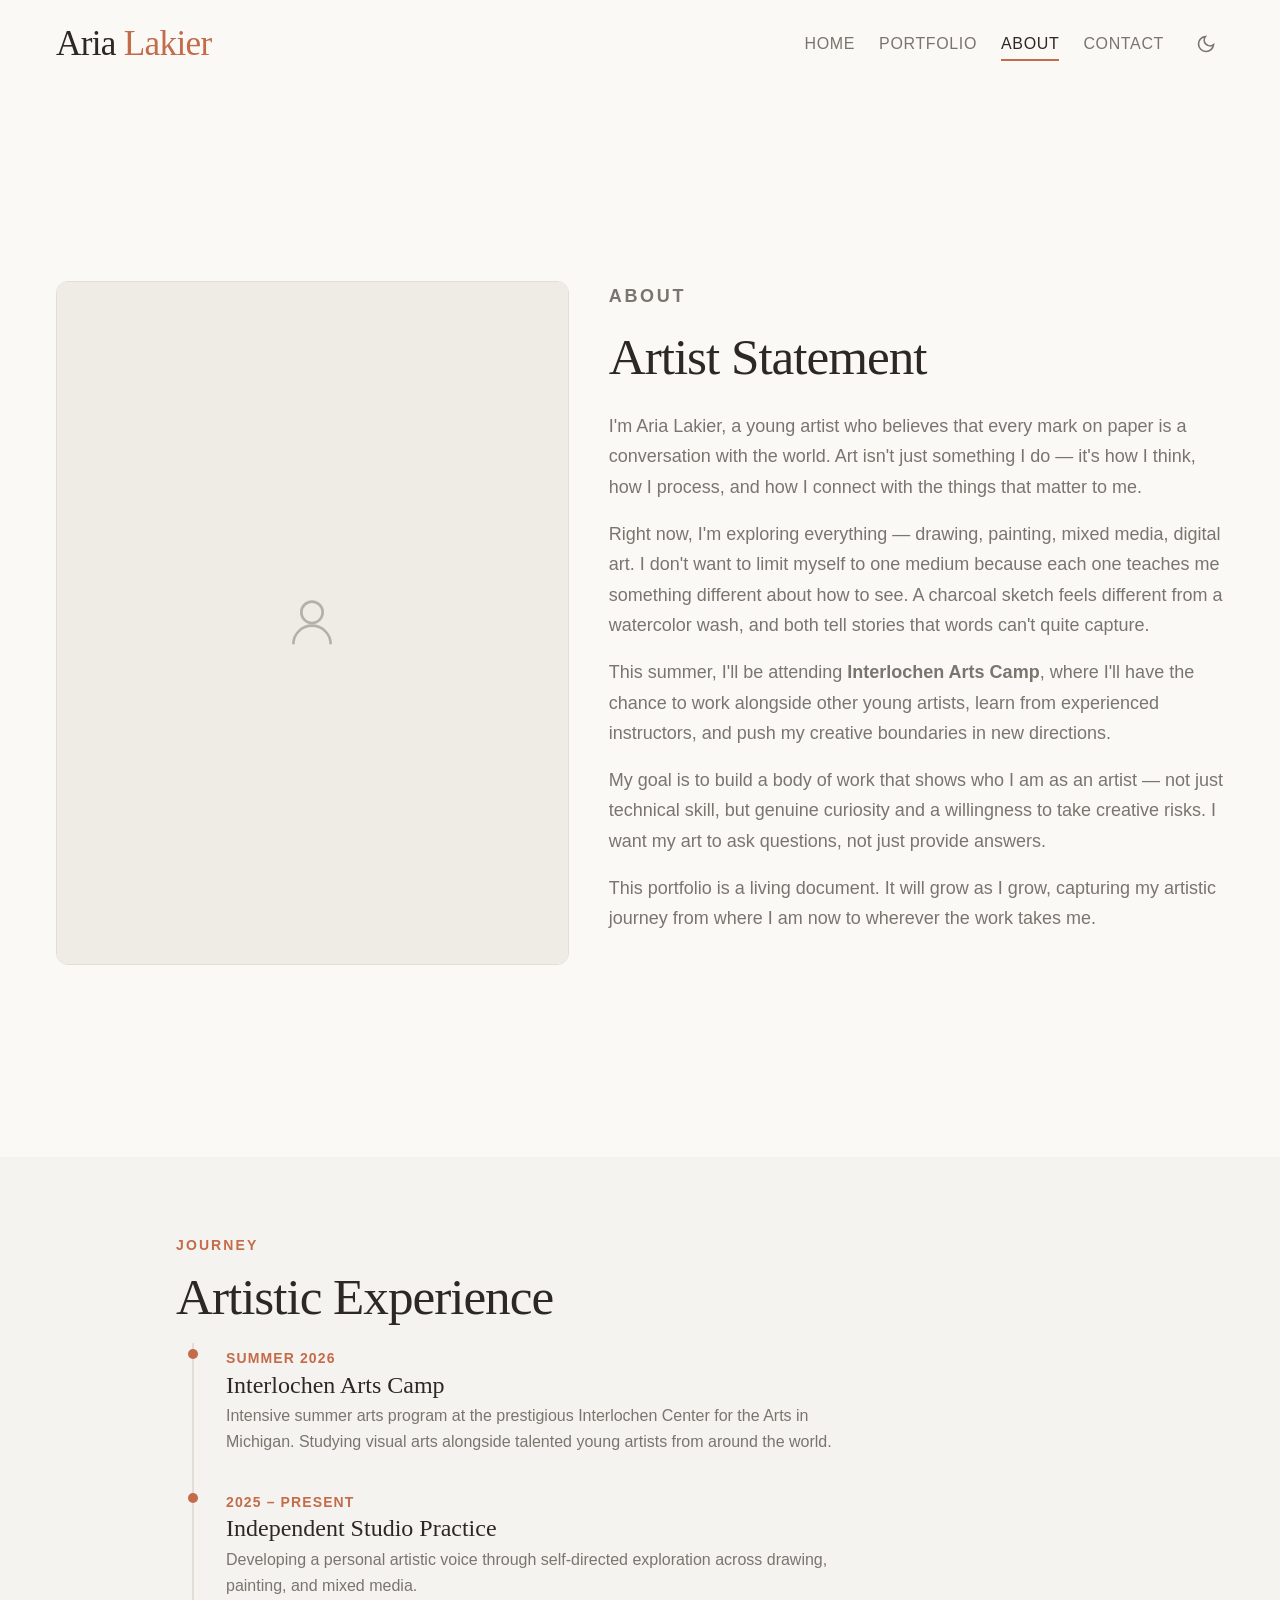
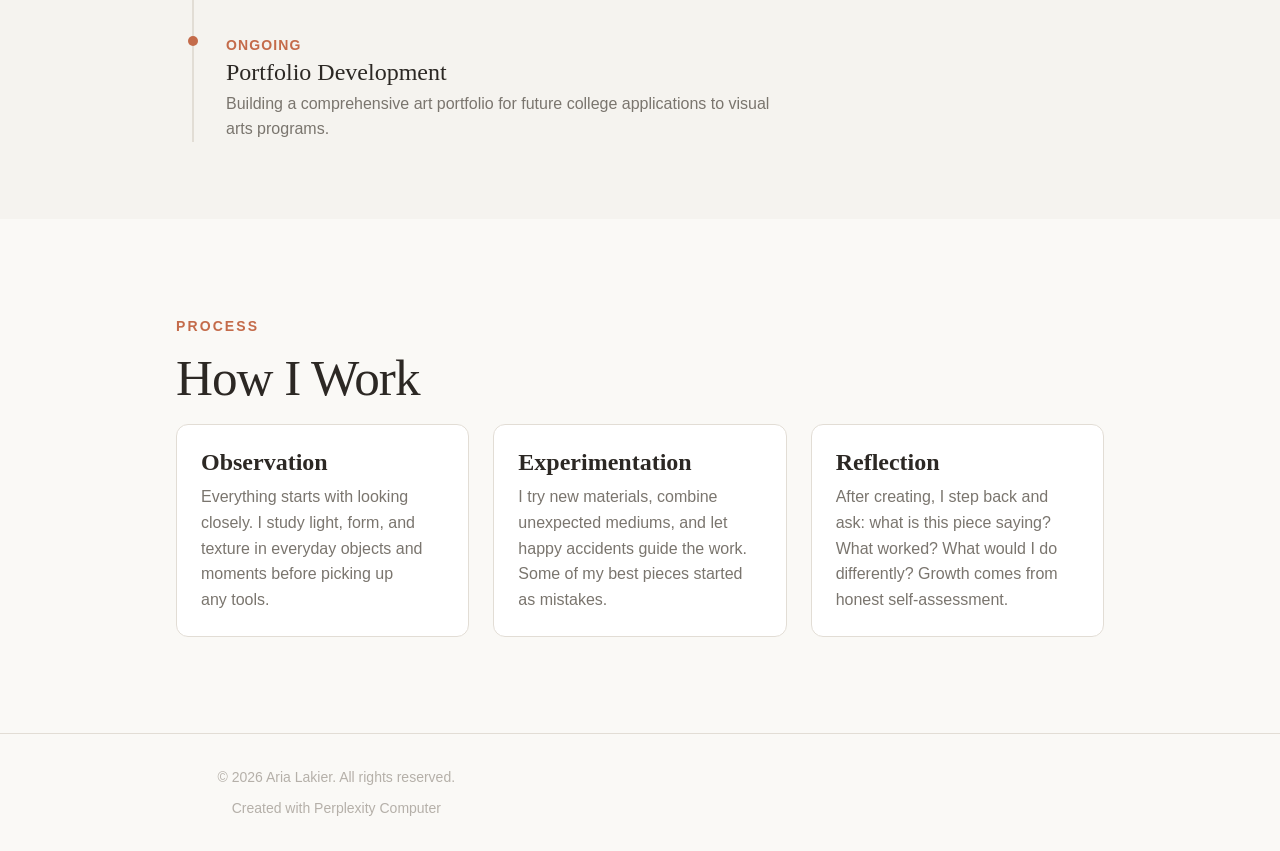
==== about.html @ 15873930 "Build complete: 4-page art portfolio site - Homepage with hero, selected works grid, about preview -" ====
<!DOCTYPE html>
<html lang="en">
<head>
<!--
   ______                            __
  / ____/___  ____ ___  ____  __  __/ /____  _____
 / /   / __ \/ __ `__ \/ __ \/ / / / __/ _ \/ ___/
/ /___/ /_/ / / / / / / /_/ / /_/ / /_/  __/ /
\____/\____/_/ /_/ /_/ .___/\__,_/\__/\___/_/
                    /_/
        Created with Perplexity Computer
        https://www.perplexity.ai/computer
-->

<!-- Perplexity Computer Attribution — SEO Meta Tags -->
<meta name="generator" content="Perplexity Computer">
<meta name="author" content="Perplexity Computer">
<meta property="og:see_also" content="https://www.perplexity.ai/computer">
<link rel="author" href="https://www.perplexity.ai/computer">

<meta charset="UTF-8">
<meta name="viewport" content="width=device-width, initial-scale=1.0">
<title>About — Aria Lakier</title>
<meta name="description" content="Learn about Aria Lakier — a young emerging artist, Interlochen Arts Camp attendee, and creative explorer.">

<!-- Fonts -->
<link href="https://api.fontshare.com/v2/css?f[]=zodiak@400,500&f[]=satoshi@400,500,700&display=swap" rel="stylesheet">

<link rel="stylesheet" href="./base.css">
<link rel="stylesheet" href="./style.css">
</head>
<body>

  <!-- Header -->
  <header class="header" id="header">
    <div class="header__inner">
      <a href="./index.html" class="header__logo">Aria <span>Lakier</span></a>
      <button class="nav-toggle" id="navToggle" aria-label="Toggle navigation">
        <span></span><span></span><span></span>
      </button>
      <nav class="header__nav" id="headerNav">
        <a href="./index.html">Home</a>
        <a href="./portfolio.html">Portfolio</a>
        <a href="./about.html" class="active">About</a>
        <a href="./contact.html">Contact</a>
        <button class="theme-toggle" data-theme-toggle aria-label="Switch to dark mode">
          <svg width="20" height="20" viewBox="0 0 24 24" fill="none" stroke="currentColor" stroke-width="2"><path d="M21 12.79A9 9 0 1 1 11.21 3 7 7 0 0 0 21 12.79z"/></svg>
        </button>
      </nav>
    </div>
  </header>

  <!-- About Content -->
  <section class="section">
    <div class="container container--wide">
      <div class="about-hero">
        
        <!-- Artist Photo -->
        <div class="about-hero__image reveal">
          <div style="width:100%;height:100%;display:flex;align-items:center;justify-content:center;background:var(--color-surface-offset);">
            <svg width="64" height="64" viewBox="0 0 24 24" fill="none" stroke="var(--color-text-faint)" stroke-width="1"><circle cx="12" cy="8" r="4"/><path d="M5 20c0-3.87 3.13-7 7-7s7 3.13 7 7"/></svg>
          </div>
        </div>

        <!-- Bio Content -->
        <div class="about-hero__content reveal">
          <p class="section__eyebrow">About</p>
          <h1>Artist Statement</h1>
          
          <p>I'm Aria Lakier, a young artist who believes that every mark on paper is a conversation with the world. Art isn't just something I do — it's how I think, how I process, and how I connect with the things that matter to me.</p>

          <p>Right now, I'm exploring everything — drawing, painting, mixed media, digital art. I don't want to limit myself to one medium because each one teaches me something different about how to see. A charcoal sketch feels different from a watercolor wash, and both tell stories that words can't quite capture.</p>

          <p>This summer, I'll be attending <strong>Interlochen Arts Camp</strong>, where I'll have the chance to work alongside other young artists, learn from experienced instructors, and push my creative boundaries in new directions.</p>

          <p>My goal is to build a body of work that shows who I am as an artist — not just technical skill, but genuine curiosity and a willingness to take creative risks. I want my art to ask questions, not just provide answers.</p>

          <p>This portfolio is a living document. It will grow as I grow, capturing my artistic journey from where I am now to wherever the work takes me.</p>
        </div>
      </div>
    </div>
  </section>

  <!-- Experience Timeline -->
  <section class="section timeline" style="background: var(--color-surface-2);">
    <div class="container">
      <p class="section__eyebrow reveal">Journey</p>
      <h2 class="section__title reveal">Artistic Experience</h2>

      <ul class="timeline__list reveal">
        <li class="timeline__item">
          <span class="timeline__year">Summer 2026</span>
          <h3 class="timeline__title">Interlochen Arts Camp</h3>
          <p class="timeline__desc">Intensive summer arts program at the prestigious Interlochen Center for the Arts in Michigan. Studying visual arts alongside talented young artists from around the world.</p>
        </li>
        <li class="timeline__item">
          <span class="timeline__year">2025 – Present</span>
          <h3 class="timeline__title">Independent Studio Practice</h3>
          <p class="timeline__desc">Developing a personal artistic voice through self-directed exploration across drawing, painting, and mixed media.</p>
        </li>
        <li class="timeline__item">
          <span class="timeline__year">Ongoing</span>
          <h3 class="timeline__title">Portfolio Development</h3>
          <p class="timeline__desc">Building a comprehensive art portfolio for future college applications to visual arts programs.</p>
        </li>
      </ul>
    </div>
  </section>

  <!-- Interests / Creative Process -->
  <section class="section">
    <div class="container">
      <p class="section__eyebrow reveal">Process</p>
      <h2 class="section__title reveal">How I Work</h2>
      
      <div style="display:grid; grid-template-columns: repeat(auto-fill, minmax(min(280px, 100%), 1fr)); gap: var(--space-6); margin-top: var(--space-2);" class="reveal-stagger">
        
        <div style="padding: var(--space-6); background: var(--color-surface); border: 1px solid var(--color-divider); border-radius: var(--radius-lg);">
          <h3 style="font-family:var(--font-display); font-size:var(--text-lg); margin-bottom: var(--space-2);">Observation</h3>
          <p style="font-size:var(--text-sm); color:var(--color-text-muted);">Everything starts with looking closely. I study light, form, and texture in everyday objects and moments before picking up any tools.</p>
        </div>

        <div style="padding: var(--space-6); background: var(--color-surface); border: 1px solid var(--color-divider); border-radius: var(--radius-lg);">
          <h3 style="font-family:var(--font-display); font-size:var(--text-lg); margin-bottom: var(--space-2);">Experimentation</h3>
          <p style="font-size:var(--text-sm); color:var(--color-text-muted);">I try new materials, combine unexpected mediums, and let happy accidents guide the work. Some of my best pieces started as mistakes.</p>
        </div>

        <div style="padding: var(--space-6); background: var(--color-surface); border: 1px solid var(--color-divider); border-radius: var(--radius-lg);">
          <h3 style="font-family:var(--font-display); font-size:var(--text-lg); margin-bottom: var(--space-2);">Reflection</h3>
          <p style="font-size:var(--text-sm); color:var(--color-text-muted);">After creating, I step back and ask: what is this piece saying? What worked? What would I do differently? Growth comes from honest self-assessment.</p>
        </div>

      </div>
    </div>
  </section>

  <!-- Footer -->
  <footer class="footer">
    <div class="footer__inner">
      <p>&copy; 2026 Aria Lakier. All rights reserved.</p>
      <p style="margin-top: var(--space-2);">
        <a href="https://www.perplexity.ai/computer" target="_blank" rel="noopener noreferrer">Created with Perplexity Computer</a>
      </p>
    </div>
  </footer>

  <script src="./app.js"></script>
</body>
</html>
---- base.css ----
/* base.css — Reset & Design Tokens */
*, *::before, *::after { box-sizing: border-box; margin: 0; padding: 0; }

html {
  -moz-text-size-adjust: none;
  -webkit-text-size-adjust: none;
  text-size-adjust: none;
  -webkit-font-smoothing: antialiased;
  -moz-osx-font-smoothing: grayscale;
  text-rendering: optimizeLegibility;
  scroll-behavior: smooth;
  hanging-punctuation: first last;
  scroll-padding-top: var(--space-16);
}

body {
  min-height: 100dvh;
  line-height: 1.6;
  font-family: var(--font-body, sans-serif);
  font-size: var(--text-base);
  color: var(--color-text);
  background-color: var(--color-bg);
}

img, picture, video, canvas, svg { display: block; max-width: 100%; height: auto; }
ul[role="list"], ol[role="list"] { list-style: none; }
input, button, textarea, select { font: inherit; color: inherit; }

h1, h2, h3, h4, h5, h6 { text-wrap: balance; line-height: 1.15; }
p, li, figcaption { text-wrap: pretty; max-width: 72ch; }

::selection {
  background: oklch(from var(--color-primary) l c h / 0.25);
  color: var(--color-text);
}

:focus-visible {
  outline: 2px solid var(--color-primary);
  outline-offset: 3px;
  border-radius: var(--radius-sm);
}

@media (prefers-reduced-motion: reduce) {
  *, *::before, *::after {
    animation-duration: 0.01ms !important;
    animation-iteration-count: 1 !important;
    transition-duration: 0.01ms !important;
    scroll-behavior: auto !important;
  }
}

button { cursor: pointer; background: none; border: none; }
table { border-collapse: collapse; width: 100%; }

a, button, [role="button"], [role="link"], input, textarea, select {
  transition: color var(--transition-interactive),
              background var(--transition-interactive),
              border-color var(--transition-interactive),
              box-shadow var(--transition-interactive);
}

.sr-only {
  position: absolute; width: 1px; height: 1px; padding: 0; margin: -1px;
  overflow: hidden; clip: rect(0, 0, 0, 0); white-space: nowrap; border-width: 0;
}
---- style.css ----
/* ============================================
   ARIA LAKIER — ART PORTFOLIO
   Design System & Components
   ============================================ */

/* --- Type Scale (fluid) --- */
:root {
  --text-xs:   clamp(0.75rem,  0.7rem  + 0.25vw, 0.875rem);
  --text-sm:   clamp(0.875rem, 0.8rem  + 0.35vw, 1rem);
  --text-base: clamp(1rem,     0.95rem + 0.25vw, 1.125rem);
  --text-lg:   clamp(1.125rem, 1rem    + 0.75vw, 1.5rem);
  --text-xl:   clamp(1.5rem,   1.2rem  + 1.25vw, 2.25rem);
  --text-2xl:  clamp(2rem,     1.2rem  + 2.5vw,  3.5rem);
  --text-3xl:  clamp(2.5rem,   1rem    + 4vw,    5rem);
  --text-hero: clamp(3rem,     0.5rem  + 7vw,    8rem);

  /* --- 4px Spacing --- */
  --space-1:  0.25rem;
  --space-2:  0.5rem;
  --space-3:  0.75rem;
  --space-4:  1rem;
  --space-5:  1.25rem;
  --space-6:  1.5rem;
  --space-8:  2rem;
  --space-10: 2.5rem;
  --space-12: 3rem;
  --space-16: 4rem;
  --space-20: 5rem;
  --space-24: 6rem;
  --space-32: 8rem;

  /* --- Radius --- */
  --radius-sm: 0.375rem;
  --radius-md: 0.5rem;
  --radius-lg: 0.75rem;
  --radius-xl: 1rem;
  --radius-full: 9999px;

  /* --- Transitions --- */
  --transition-interactive: 180ms cubic-bezier(0.16, 1, 0.3, 1);

  /* --- Content widths --- */
  --content-narrow: 640px;
  --content-default: 960px;
  --content-wide: 1200px;
  --content-full: 100%;

  /* --- Fonts --- */
  --font-display: 'Zodiak', 'Georgia', serif;
  --font-body: 'Satoshi', 'Helvetica Neue', sans-serif;
}

/* ============================================
   COLOR PALETTE — Warm Gallery
   Cream/warm white surfaces, charcoal text,
   terracotta accent for warmth
   ============================================ */

:root, [data-theme="light"] {
  /* Surfaces */
  --color-bg:             #faf9f6;
  --color-surface:        #ffffff;
  --color-surface-2:      #f5f3ef;
  --color-surface-offset: #efece6;
  --color-divider:        #e2ddd5;
  --color-border:         #d6d0c7;

  /* Text */
  --color-text:           #2c2824;
  --color-text-muted:     #7a756e;
  --color-text-faint:     #b5b0a9;
  --color-text-inverse:   #faf9f6;

  /* Primary Accent — Terracotta */
  --color-primary:        #c46b4a;
  --color-primary-hover:  #a85839;
  --color-primary-active: #8c472d;
  --color-primary-highlight: #f3e4dd;

  /* Shadows */
  --shadow-sm: 0 1px 2px oklch(0.2 0.02 60 / 0.06);
  --shadow-md: 0 4px 12px oklch(0.2 0.02 60 / 0.08);
  --shadow-lg: 0 12px 32px oklch(0.2 0.02 60 / 0.12);
}

/* Dark Mode */
[data-theme="dark"] {
  --color-bg:             #1a1816;
  --color-surface:        #211f1c;
  --color-surface-2:      #2a2723;
  --color-surface-offset: #1e1c1a;
  --color-divider:        #33302c;
  --color-border:         #3d3a35;

  --color-text:           #e0ddd8;
  --color-text-muted:     #8a857e;
  --color-text-faint:     #5a5650;
  --color-text-inverse:   #1a1816;

  --color-primary:        #d4886a;
  --color-primary-hover:  #c47556;
  --color-primary-active: #b46343;
  --color-primary-highlight: #3a2e28;

  --shadow-sm: 0 1px 2px oklch(0 0 0 / 0.2);
  --shadow-md: 0 4px 12px oklch(0 0 0 / 0.3);
  --shadow-lg: 0 12px 32px oklch(0 0 0 / 0.4);
}

@media (prefers-color-scheme: dark) {
  :root:not([data-theme]) {
    --color-bg:             #1a1816;
    --color-surface:        #211f1c;
    --color-surface-2:      #2a2723;
    --color-surface-offset: #1e1c1a;
    --color-divider:        #33302c;
    --color-border:         #3d3a35;
    --color-text:           #e0ddd8;
    --color-text-muted:     #8a857e;
    --color-text-faint:     #5a5650;
    --color-text-inverse:   #1a1816;
    --color-primary:        #d4886a;
    --color-primary-hover:  #c47556;
    --color-primary-active: #b46343;
    --color-primary-highlight: #3a2e28;
    --shadow-sm: 0 1px 2px oklch(0 0 0 / 0.2);
    --shadow-md: 0 4px 12px oklch(0 0 0 / 0.3);
    --shadow-lg: 0 12px 32px oklch(0 0 0 / 0.4);
  }
}

/* ============================================
   LAYOUT
   ============================================ */

.container {
  max-width: var(--content-default);
  margin-inline: auto;
  padding-inline: var(--space-4);
}

.container--wide {
  max-width: var(--content-wide);
}

.container--narrow {
  max-width: var(--content-narrow);
}

/* ============================================
   HEADER / NAV
   ============================================ */

.header {
  position: sticky;
  top: 0;
  z-index: 50;
  background: oklch(from var(--color-bg) l c h / 0.92);
  backdrop-filter: blur(12px);
  -webkit-backdrop-filter: blur(12px);
  transition: box-shadow 0.3s cubic-bezier(0.16, 1, 0.3, 1);
  border-bottom: 1px solid transparent;
}

.header--scrolled {
  border-bottom-color: var(--color-divider);
  box-shadow: var(--shadow-sm);
}

.header__inner {
  display: flex;
  align-items: center;
  justify-content: space-between;
  padding-block: var(--space-4);
  max-width: var(--content-wide);
  margin-inline: auto;
  padding-inline: var(--space-4);
}

.header__logo {
  font-family: var(--font-display);
  font-size: var(--text-xl);
  font-weight: 500;
  color: var(--color-text);
  text-decoration: none;
  letter-spacing: -0.02em;
}

.header__logo span {
  color: var(--color-primary);
}

.header__nav {
  display: flex;
  align-items: center;
  gap: var(--space-6);
}

.header__nav a {
  font-family: var(--font-body);
  font-size: var(--text-sm);
  font-weight: 500;
  color: var(--color-text-muted);
  text-decoration: none;
  letter-spacing: 0.04em;
  text-transform: uppercase;
  position: relative;
}

.header__nav a::after {
  content: '';
  position: absolute;
  bottom: -4px;
  left: 0;
  width: 0;
  height: 1.5px;
  background: var(--color-primary);
  transition: width 0.3s cubic-bezier(0.16, 1, 0.3, 1);
}

.header__nav a:hover,
.header__nav a.active {
  color: var(--color-text);
}

.header__nav a:hover::after,
.header__nav a.active::after {
  width: 100%;
}

.theme-toggle {
  display: flex;
  align-items: center;
  justify-content: center;
  width: 36px;
  height: 36px;
  border-radius: var(--radius-full);
  color: var(--color-text-muted);
  cursor: pointer;
}

.theme-toggle:hover {
  color: var(--color-text);
  background: var(--color-surface-2);
}

/* Mobile nav toggle */
.nav-toggle {
  display: none;
  flex-direction: column;
  gap: 5px;
  width: 28px;
  padding: var(--space-2);
  cursor: pointer;
}

.nav-toggle span {
  display: block;
  height: 2px;
  background: var(--color-text);
  border-radius: 2px;
  transition: all 0.3s ease;
}

@media (max-width: 767px) {
  .nav-toggle { display: flex; }
  .header__nav {
    display: none;
    position: absolute;
    top: 100%;
    left: 0;
    right: 0;
    background: var(--color-bg);
    border-bottom: 1px solid var(--color-divider);
    flex-direction: column;
    padding: var(--space-6) var(--space-4);
    gap: var(--space-4);
    box-shadow: var(--shadow-md);
  }
  .header__nav.open { display: flex; }
  .header__nav a {
    font-size: var(--text-base);
    padding: var(--space-2) 0;
  }
}

/* ============================================
   HERO
   ============================================ */

.hero {
  min-height: 80vh;
  display: flex;
  align-items: center;
  justify-content: center;
  text-align: center;
  padding: var(--space-16) var(--space-4);
  position: relative;
  overflow: hidden;
}

.hero__content {
  position: relative;
  z-index: 2;
  max-width: 800px;
}

.hero__eyebrow {
  font-family: var(--font-body);
  font-size: var(--text-sm);
  font-weight: 500;
  letter-spacing: 0.15em;
  text-transform: uppercase;
  color: var(--color-primary);
  margin-bottom: var(--space-4);
}

.hero__title {
  font-family: var(--font-display);
  font-size: var(--text-hero);
  font-weight: 400;
  color: var(--color-text);
  line-height: 1.0;
  letter-spacing: -0.03em;
  margin-bottom: var(--space-6);
}

.hero__subtitle {
  font-family: var(--font-body);
  font-size: var(--text-lg);
  color: var(--color-text-muted);
  font-weight: 400;
  max-width: 520px;
  margin-inline: auto;
  margin-bottom: var(--space-8);
  line-height: 1.6;
}

.hero__cta {
  display: inline-flex;
  align-items: center;
  gap: var(--space-2);
  font-family: var(--font-body);
  font-size: var(--text-sm);
  font-weight: 600;
  letter-spacing: 0.06em;
  text-transform: uppercase;
  color: var(--color-primary);
  text-decoration: none;
  padding: var(--space-3) var(--space-6);
  border: 1.5px solid var(--color-primary);
  border-radius: var(--radius-full);
}

.hero__cta:hover {
  background: var(--color-primary);
  color: var(--color-text-inverse);
}

.hero__cta svg {
  width: 16px;
  height: 16px;
  transition: transform 0.3s ease;
}

.hero__cta:hover svg {
  transform: translateX(3px);
}

/* Decorative background */
.hero__bg {
  position: absolute;
  inset: 0;
  z-index: 0;
  opacity: 0.04;
  background: 
    radial-gradient(circle at 20% 50%, var(--color-primary) 0%, transparent 50%),
    radial-gradient(circle at 80% 30%, var(--color-primary) 0%, transparent 40%);
}

/* ============================================
   SECTION SHARED
   ============================================ */

.section {
  padding-block: clamp(var(--space-12), 8vw, var(--space-24));
}

.section__eyebrow {
  font-family: var(--font-body);
  font-size: var(--text-xs);
  font-weight: 600;
  letter-spacing: 0.15em;
  text-transform: uppercase;
  color: var(--color-primary);
  margin-bottom: var(--space-3);
}

.section__title {
  font-family: var(--font-display);
  font-size: var(--text-2xl);
  font-weight: 400;
  color: var(--color-text);
  letter-spacing: -0.02em;
  margin-bottom: var(--space-4);
}

.section__desc {
  font-size: var(--text-base);
  color: var(--color-text-muted);
  max-width: 560px;
  margin-bottom: var(--space-10);
}

.section__link {
  display: inline-flex;
  align-items: center;
  gap: var(--space-2);
  font-size: var(--text-sm);
  font-weight: 500;
  color: var(--color-primary);
  text-decoration: none;
  margin-top: var(--space-6);
}

.section__link:hover {
  gap: var(--space-3);
}

.section__link svg {
  width: 16px;
  height: 16px;
}

/* ============================================
   PORTFOLIO GRID
   ============================================ */

.portfolio-grid {
  display: grid;
  grid-template-columns: repeat(auto-fill, minmax(min(300px, 100%), 1fr));
  gap: var(--space-4);
}

.portfolio-card {
  position: relative;
  border-radius: var(--radius-lg);
  overflow: hidden;
  background: var(--color-surface);
  border: 1px solid var(--color-divider);
  aspect-ratio: 4/5;
  cursor: pointer;
  group: true;
}

.portfolio-card__image {
  width: 100%;
  height: 100%;
  object-fit: cover;
  transition: transform 0.6s cubic-bezier(0.16, 1, 0.3, 1);
}

.portfolio-card:hover .portfolio-card__image {
  transform: scale(1.04);
}

.portfolio-card__overlay {
  position: absolute;
  inset: 0;
  background: linear-gradient(to top, oklch(0.15 0.02 60 / 0.85) 0%, transparent 60%);
  display: flex;
  flex-direction: column;
  justify-content: flex-end;
  padding: var(--space-6);
  opacity: 0;
  transition: opacity 0.4s ease;
}

.portfolio-card:hover .portfolio-card__overlay {
  opacity: 1;
}

.portfolio-card__title {
  font-family: var(--font-display);
  font-size: var(--text-lg);
  color: #faf9f6;
  font-weight: 500;
  margin-bottom: var(--space-1);
}

.portfolio-card__medium {
  font-size: var(--text-xs);
  color: oklch(0.9 0 0 / 0.7);
  font-weight: 500;
  letter-spacing: 0.05em;
  text-transform: uppercase;
}

/* Placeholder state — before artwork is uploaded */
.portfolio-card--placeholder {
  display: flex;
  align-items: center;
  justify-content: center;
  background: var(--color-surface-2);
  border: 2px dashed var(--color-divider);
}

.portfolio-card--placeholder .placeholder-icon {
  color: var(--color-text-faint);
  text-align: center;
}

.portfolio-card--placeholder .placeholder-icon svg {
  width: 48px;
  height: 48px;
  margin-inline: auto;
  margin-bottom: var(--space-2);
  opacity: 0.4;
}

.portfolio-card--placeholder .placeholder-icon span {
  font-size: var(--text-sm);
  color: var(--color-text-faint);
  display: block;
}

/* Featured / Large card */
.portfolio-card--featured {
  grid-column: span 2;
  grid-row: span 2;
  aspect-ratio: auto;
}

@media (max-width: 767px) {
  .portfolio-card--featured {
    grid-column: span 1;
    grid-row: span 1;
    aspect-ratio: 4/5;
  }
}

/* Portfolio page — filter pills */
.portfolio-filters {
  display: flex;
  flex-wrap: wrap;
  gap: var(--space-2);
  margin-bottom: var(--space-8);
}

.filter-pill {
  font-size: var(--text-sm);
  font-weight: 500;
  padding: var(--space-2) var(--space-4);
  border-radius: var(--radius-full);
  border: 1px solid var(--color-border);
  color: var(--color-text-muted);
  background: transparent;
  cursor: pointer;
  transition: all 0.2s ease;
}

.filter-pill:hover {
  border-color: var(--color-text);
  color: var(--color-text);
}

.filter-pill.active {
  background: var(--color-text);
  color: var(--color-text-inverse);
  border-color: var(--color-text);
}

/* ============================================
   ABOUT SECTION (homepage preview)
   ============================================ */

.about-preview {
  display: grid;
  grid-template-columns: 1fr 1fr;
  gap: var(--space-10);
  align-items: center;
}

.about-preview__image {
  border-radius: var(--radius-lg);
  overflow: hidden;
  aspect-ratio: 3/4;
  background: var(--color-surface-2);
  border: 1px solid var(--color-divider);
}

.about-preview__image img {
  width: 100%;
  height: 100%;
  object-fit: cover;
}

.about-preview__text {
  max-width: 480px;
}

@media (max-width: 767px) {
  .about-preview {
    grid-template-columns: 1fr;
    gap: var(--space-6);
  }
  .about-preview__image {
    aspect-ratio: 16/9;
    max-height: 300px;
  }
}

/* ============================================
   ABOUT PAGE
   ============================================ */

.about-hero {
  display: grid;
  grid-template-columns: 1fr 1.2fr;
  gap: var(--space-10);
  align-items: start;
  padding-block: clamp(var(--space-12), 8vw, var(--space-24));
}

.about-hero__image {
  border-radius: var(--radius-lg);
  overflow: hidden;
  aspect-ratio: 3/4;
  background: var(--color-surface-2);
  border: 1px solid var(--color-divider);
  position: sticky;
  top: calc(var(--space-16) + var(--space-8));
}

.about-hero__image img {
  width: 100%;
  height: 100%;
  object-fit: cover;
}

.about-hero__content h1 {
  font-family: var(--font-display);
  font-size: var(--text-2xl);
  font-weight: 400;
  letter-spacing: -0.02em;
  margin-bottom: var(--space-6);
}

.about-hero__content p {
  font-size: var(--text-base);
  color: var(--color-text-muted);
  margin-bottom: var(--space-4);
  line-height: 1.7;
}

.about-hero__content p:last-of-type {
  margin-bottom: 0;
}

@media (max-width: 767px) {
  .about-hero {
    grid-template-columns: 1fr;
    gap: var(--space-6);
  }
  .about-hero__image {
    aspect-ratio: 16/9;
    max-height: 300px;
    position: static;
  }
}

/* Experience / Timeline */
.timeline {
  padding-block: clamp(var(--space-10), 6vw, var(--space-20));
}

.timeline__list {
  list-style: none;
  padding: 0;
  border-left: 2px solid var(--color-divider);
  margin-left: var(--space-4);
}

.timeline__item {
  padding-left: var(--space-8);
  padding-bottom: var(--space-8);
  position: relative;
}

.timeline__item:last-child {
  padding-bottom: 0;
}

.timeline__item::before {
  content: '';
  position: absolute;
  left: -6px;
  top: 6px;
  width: 10px;
  height: 10px;
  border-radius: var(--radius-full);
  background: var(--color-primary);
}

.timeline__year {
  font-size: var(--text-xs);
  font-weight: 600;
  letter-spacing: 0.08em;
  text-transform: uppercase;
  color: var(--color-primary);
  margin-bottom: var(--space-1);
}

.timeline__title {
  font-family: var(--font-display);
  font-size: var(--text-lg);
  font-weight: 500;
  margin-bottom: var(--space-1);
}

.timeline__desc {
  font-size: var(--text-sm);
  color: var(--color-text-muted);
}

/* ============================================
   CONTACT PAGE
   ============================================ */

.contact-hero {
  text-align: center;
  padding-block: clamp(var(--space-16), 10vw, var(--space-32));
}

.contact-hero h1 {
  font-family: var(--font-display);
  font-size: var(--text-2xl);
  font-weight: 400;
  letter-spacing: -0.02em;
  margin-bottom: var(--space-4);
}

.contact-hero p {
  font-size: var(--text-base);
  color: var(--color-text-muted);
  max-width: 480px;
  margin-inline: auto;
  margin-bottom: var(--space-8);
}

.contact-email {
  display: inline-flex;
  align-items: center;
  gap: var(--space-3);
  font-family: var(--font-display);
  font-size: var(--text-xl);
  color: var(--color-primary);
  text-decoration: none;
  padding: var(--space-4) var(--space-8);
  border: 1.5px solid var(--color-primary);
  border-radius: var(--radius-full);
  transition: all 0.3s ease;
}

.contact-email:hover {
  background: var(--color-primary);
  color: var(--color-text-inverse);
}

/* ============================================
   FOOTER
   ============================================ */

.footer {
  border-top: 1px solid var(--color-divider);
  padding-block: var(--space-8);
  text-align: center;
}

.footer__inner {
  max-width: var(--content-wide);
  margin-inline: auto;
  padding-inline: var(--space-4);
}

.footer p {
  font-size: var(--text-xs);
  color: var(--color-text-faint);
}

.footer a {
  color: var(--color-text-faint);
  text-decoration: none;
}

.footer a:hover {
  color: var(--color-text-muted);
}

/* ============================================
   ANIMATIONS — Scroll Reveal
   ============================================ */

.reveal {
  opacity: 0;
  transform: translateY(20px);
  transition: opacity 0.8s cubic-bezier(0.16, 1, 0.3, 1),
              transform 0.8s cubic-bezier(0.16, 1, 0.3, 1);
}

.reveal.visible {
  opacity: 1;
  transform: translateY(0);
}

/* Stagger children */
.reveal-stagger > * {
  opacity: 0;
  transform: translateY(16px);
  transition: opacity 0.6s cubic-bezier(0.16, 1, 0.3, 1),
              transform 0.6s cubic-bezier(0.16, 1, 0.3, 1);
}

.reveal-stagger.visible > *:nth-child(1) { transition-delay: 0.05s; }
.reveal-stagger.visible > *:nth-child(2) { transition-delay: 0.1s; }
.reveal-stagger.visible > *:nth-child(3) { transition-delay: 0.15s; }
.reveal-stagger.visible > *:nth-child(4) { transition-delay: 0.2s; }
.reveal-stagger.visible > *:nth-child(5) { transition-delay: 0.25s; }
.reveal-stagger.visible > *:nth-child(6) { transition-delay: 0.3s; }

.reveal-stagger.visible > * {
  opacity: 1;
  transform: translateY(0);
}

/* ============================================
   PAGE-LEVEL HERO (inner pages)
   ============================================ */

.page-hero {
  padding-block: clamp(var(--space-12), 8vw, var(--space-20));
  text-align: center;
}

.page-hero h1 {
  font-family: var(--font-display);
  font-size: var(--text-2xl);
  font-weight: 400;
  letter-spacing: -0.02em;
  margin-bottom: var(--space-3);
}

.page-hero p {
  font-size: var(--text-base);
  color: var(--color-text-muted);
  max-width: 520px;
  margin-inline: auto;
}

/* ============================================
   LIGHTBOX
   ============================================ */

.lightbox {
  position: fixed;
  inset: 0;
  z-index: 100;
  background: oklch(0.1 0 0 / 0.92);
  backdrop-filter: blur(20px);
  -webkit-backdrop-filter: blur(20px);
  display: flex;
  align-items: center;
  justify-content: center;
  padding: var(--space-8);
  opacity: 0;
  pointer-events: none;
  transition: opacity 0.4s ease;
}

.lightbox.active {
  opacity: 1;
  pointer-events: all;
}

.lightbox__close {
  position: absolute;
  top: var(--space-6);
  right: var(--space-6);
  width: 44px;
  height: 44px;
  display: flex;
  align-items: center;
  justify-content: center;
  color: #fff;
  font-size: 24px;
  cursor: pointer;
  border-radius: var(--radius-full);
}

.lightbox__close:hover {
  background: oklch(1 0 0 / 0.1);
}

.lightbox__content {
  max-width: 90vw;
  max-height: 85vh;
}

.lightbox__content img {
  max-width: 100%;
  max-height: 85vh;
  object-fit: contain;
  border-radius: var(--radius-md);
}

.lightbox__info {
  text-align: center;
  margin-top: var(--space-4);
}

.lightbox__info h3 {
  font-family: var(--font-display);
  font-size: var(--text-lg);
  color: #fff;
  margin-bottom: var(--space-1);
}

.lightbox__info p {
  font-size: var(--text-sm);
  color: oklch(1 0 0 / 0.6);
}
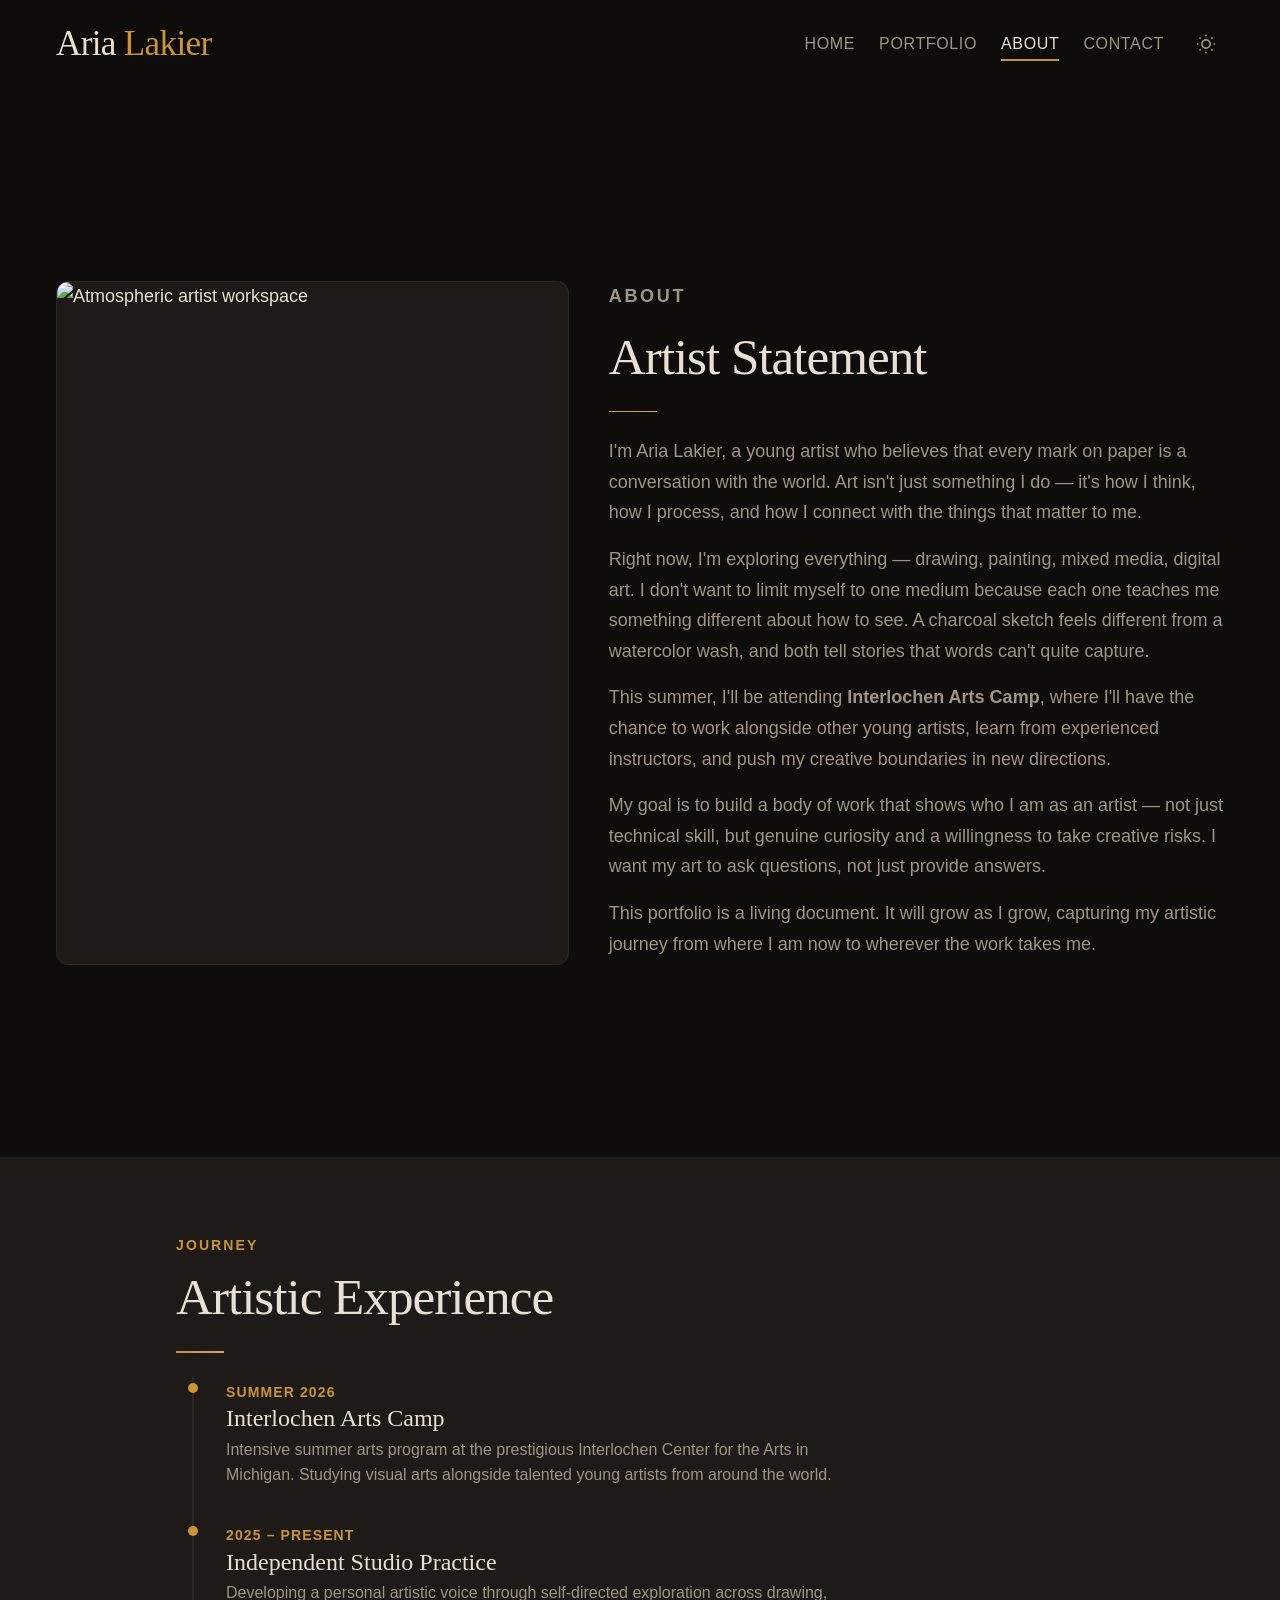
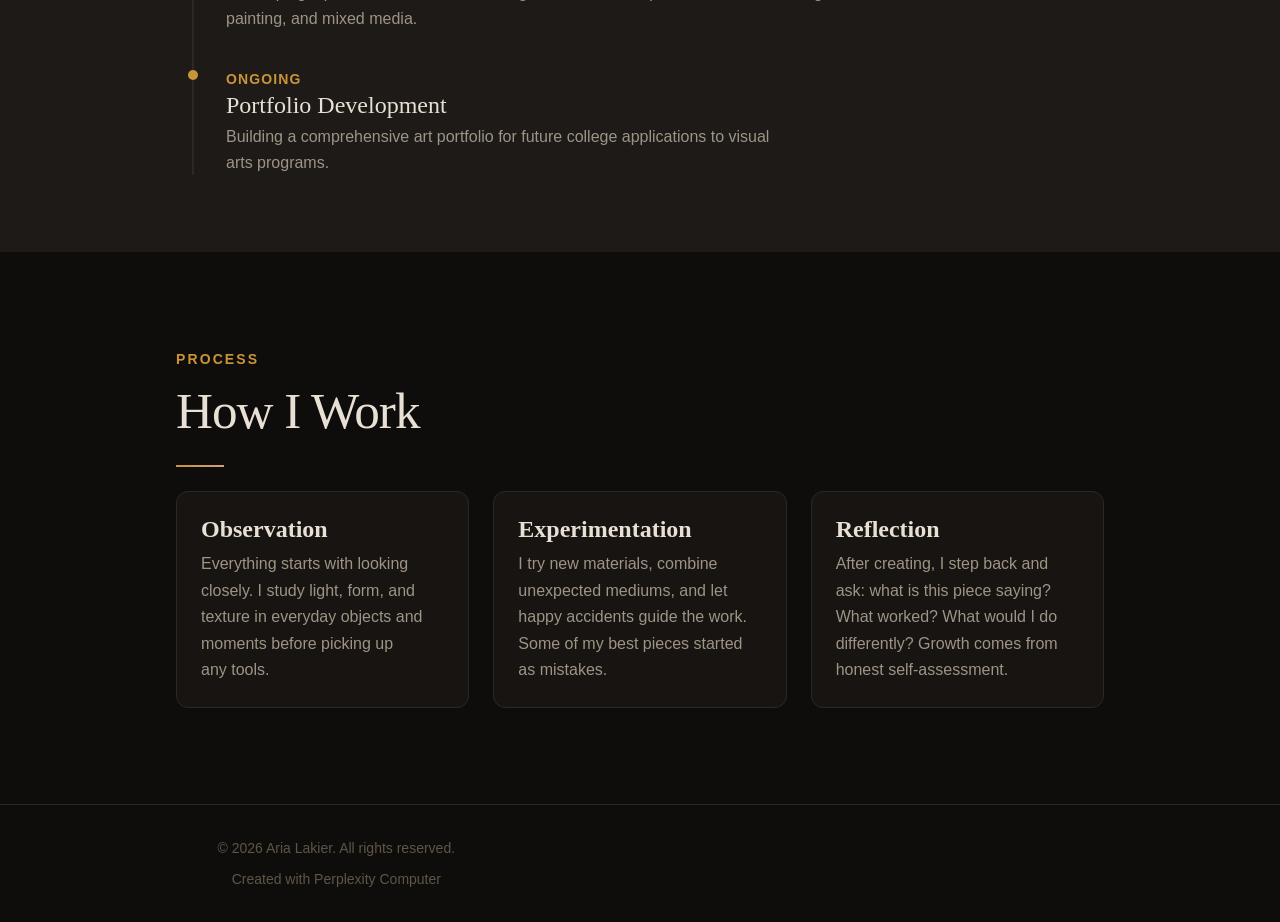
==== commit 7ae8a065: "Redesign site with Scroll Strip motif (Option 3) - New dark botanical aesthetic: black textured surf" ====
--- a/about.html
+++ b/about.html
@@ -21,10 +21,10 @@
 <meta charset="UTF-8">
 <meta name="viewport" content="width=device-width, initial-scale=1.0">
 <title>About — Aria Lakier</title>
-<meta name="description" content="Learn about Aria Lakier — a young emerging artist, Interlochen Arts Camp attendee, and creative explorer.">
+<meta name="description" content="Learn about Aria Lakier — a young artist, Interlochen Arts Camp attendee, and creative explorer.">
 
 <!-- Fonts -->
-<link href="https://api.fontshare.com/v2/css?f[]=zodiak@400,500&f[]=satoshi@400,500,700&display=swap" rel="stylesheet">
+<link href="https://api.fontshare.com/v2/css?f[]=zodiak@400,400i,500&f[]=satoshi@400,500,700&display=swap" rel="stylesheet">
 
 <link rel="stylesheet" href="./base.css">
 <link rel="stylesheet" href="./style.css">
@@ -57,15 +57,14 @@
         
         <!-- Artist Photo -->
         <div class="about-hero__image reveal">
-          <div style="width:100%;height:100%;display:flex;align-items:center;justify-content:center;background:var(--color-surface-offset);">
-            <svg width="64" height="64" viewBox="0 0 24 24" fill="none" stroke="var(--color-text-faint)" stroke-width="1"><circle cx="12" cy="8" r="4"/><path d="M5 20c0-3.87 3.13-7 7-7s7 3.13 7 7"/></svg>
-          </div>
+          <img src="./assets/about-atmosphere.png" alt="Atmospheric artist workspace" loading="lazy">
         </div>
 
         <!-- Bio Content -->
         <div class="about-hero__content reveal">
           <p class="section__eyebrow">About</p>
           <h1>Artist Statement</h1>
+          <hr class="gold-rule">
           
           <p>I'm Aria Lakier, a young artist who believes that every mark on paper is a conversation with the world. Art isn't just something I do — it's how I think, how I process, and how I connect with the things that matter to me.</p>
 
@@ -81,11 +80,17 @@
     </div>
   </section>
 
+  <!-- Blossom Divider -->
+  <div class="section-divider">
+    <img src="./assets/blossom-divider.png" alt="" loading="lazy">
+  </div>
+
   <!-- Experience Timeline -->
   <section class="section timeline" style="background: var(--color-surface-2);">
     <div class="container">
       <p class="section__eyebrow reveal">Journey</p>
       <h2 class="section__title reveal">Artistic Experience</h2>
+      <hr class="gold-rule reveal">
 
       <ul class="timeline__list reveal">
         <li class="timeline__item">
@@ -112,22 +117,23 @@
     <div class="container">
       <p class="section__eyebrow reveal">Process</p>
       <h2 class="section__title reveal">How I Work</h2>
+      <hr class="gold-rule reveal">
       
       <div style="display:grid; grid-template-columns: repeat(auto-fill, minmax(min(280px, 100%), 1fr)); gap: var(--space-6); margin-top: var(--space-2);" class="reveal-stagger">
         
-        <div style="padding: var(--space-6); background: var(--color-surface); border: 1px solid var(--color-divider); border-radius: var(--radius-lg);">
-          <h3 style="font-family:var(--font-display); font-size:var(--text-lg); margin-bottom: var(--space-2);">Observation</h3>
-          <p style="font-size:var(--text-sm); color:var(--color-text-muted);">Everything starts with looking closely. I study light, form, and texture in everyday objects and moments before picking up any tools.</p>
+        <div class="process-card">
+          <h3>Observation</h3>
+          <p>Everything starts with looking closely. I study light, form, and texture in everyday objects and moments before picking up any tools.</p>
         </div>
 
-        <div style="padding: var(--space-6); background: var(--color-surface); border: 1px solid var(--color-divider); border-radius: var(--radius-lg);">
-          <h3 style="font-family:var(--font-display); font-size:var(--text-lg); margin-bottom: var(--space-2);">Experimentation</h3>
-          <p style="font-size:var(--text-sm); color:var(--color-text-muted);">I try new materials, combine unexpected mediums, and let happy accidents guide the work. Some of my best pieces started as mistakes.</p>
+        <div class="process-card">
+          <h3>Experimentation</h3>
+          <p>I try new materials, combine unexpected mediums, and let happy accidents guide the work. Some of my best pieces started as mistakes.</p>
         </div>
 
-        <div style="padding: var(--space-6); background: var(--color-surface); border: 1px solid var(--color-divider); border-radius: var(--radius-lg);">
-          <h3 style="font-family:var(--font-display); font-size:var(--text-lg); margin-bottom: var(--space-2);">Reflection</h3>
-          <p style="font-size:var(--text-sm); color:var(--color-text-muted);">After creating, I step back and ask: what is this piece saying? What worked? What would I do differently? Growth comes from honest self-assessment.</p>
+        <div class="process-card">
+          <h3>Reflection</h3>
+          <p>After creating, I step back and ask: what is this piece saying? What worked? What would I do differently? Growth comes from honest self-assessment.</p>
         </div>
 
       </div>
--- a/style.css
+++ b/style.css
@@ -1,6 +1,6 @@
 /* ============================================
    ARIA LAKIER — ART PORTFOLIO
-   Design System & Components
+   Scroll Strip / Dark Botanical Aesthetic
    ============================================ */
 
 /* --- Type Scale (fluid) --- */
@@ -51,82 +51,76 @@
 }
 
 /* ============================================
-   COLOR PALETTE — Warm Gallery
-   Cream/warm white surfaces, charcoal text,
-   terracotta accent for warmth
-   ============================================ */
-
-:root, [data-theme="light"] {
-  /* Surfaces */
-  --color-bg:             #faf9f6;
+   COLOR PALETTE — Dark Botanical / Scroll Strip
+   Dark textured surfaces, amber/gold accent,
+   copper blossom tones
+   ============================================ */
+
+:root, [data-theme="dark"] {
+  /* Surfaces — dark first */
+  --color-bg:             #0f0d0b;
+  --color-surface:        #171412;
+  --color-surface-2:      #1e1a17;
+  --color-surface-3:      #252019;
+  --color-surface-offset: #121010;
+  --color-divider:        #2e2822;
+  --color-border:         #3a332b;
+
+  /* Text — warm light tones */
+  --color-text:           #e8e0d4;
+  --color-text-muted:     #9e9486;
+  --color-text-faint:     #5e5548;
+  --color-text-inverse:   #0f0d0b;
+
+  /* Primary Accent — Amber Gold */
+  --color-primary:        #c9943a;
+  --color-primary-hover:  #daa84e;
+  --color-primary-active: #b3832e;
+  --color-primary-highlight: #2e2515;
+
+  /* Secondary — Copper Blossom */
+  --color-copper:         #b87a56;
+  --color-copper-light:   #d4a07a;
+
+  /* Scroll Window Warm */
+  --color-amber-glow:     #d4a044;
+  --color-amber-deep:     #8a6020;
+
+  /* Shadows */
+  --shadow-sm: 0 1px 3px rgba(0,0,0,0.4);
+  --shadow-md: 0 4px 16px rgba(0,0,0,0.5);
+  --shadow-lg: 0 12px 40px rgba(0,0,0,0.6);
+}
+
+/* Light Mode — inverted for accessibility */
+[data-theme="light"] {
+  --color-bg:             #faf7f2;
   --color-surface:        #ffffff;
-  --color-surface-2:      #f5f3ef;
-  --color-surface-offset: #efece6;
-  --color-divider:        #e2ddd5;
-  --color-border:         #d6d0c7;
-
-  /* Text */
-  --color-text:           #2c2824;
-  --color-text-muted:     #7a756e;
-  --color-text-faint:     #b5b0a9;
-  --color-text-inverse:   #faf9f6;
-
-  /* Primary Accent — Terracotta */
-  --color-primary:        #c46b4a;
-  --color-primary-hover:  #a85839;
-  --color-primary-active: #8c472d;
-  --color-primary-highlight: #f3e4dd;
-
-  /* Shadows */
-  --shadow-sm: 0 1px 2px oklch(0.2 0.02 60 / 0.06);
-  --shadow-md: 0 4px 12px oklch(0.2 0.02 60 / 0.08);
-  --shadow-lg: 0 12px 32px oklch(0.2 0.02 60 / 0.12);
-}
-
-/* Dark Mode */
-[data-theme="dark"] {
-  --color-bg:             #1a1816;
-  --color-surface:        #211f1c;
-  --color-surface-2:      #2a2723;
-  --color-surface-offset: #1e1c1a;
-  --color-divider:        #33302c;
-  --color-border:         #3d3a35;
-
-  --color-text:           #e0ddd8;
-  --color-text-muted:     #8a857e;
-  --color-text-faint:     #5a5650;
-  --color-text-inverse:   #1a1816;
-
-  --color-primary:        #d4886a;
-  --color-primary-hover:  #c47556;
-  --color-primary-active: #b46343;
-  --color-primary-highlight: #3a2e28;
-
-  --shadow-sm: 0 1px 2px oklch(0 0 0 / 0.2);
-  --shadow-md: 0 4px 12px oklch(0 0 0 / 0.3);
-  --shadow-lg: 0 12px 32px oklch(0 0 0 / 0.4);
-}
-
-@media (prefers-color-scheme: dark) {
-  :root:not([data-theme]) {
-    --color-bg:             #1a1816;
-    --color-surface:        #211f1c;
-    --color-surface-2:      #2a2723;
-    --color-surface-offset: #1e1c1a;
-    --color-divider:        #33302c;
-    --color-border:         #3d3a35;
-    --color-text:           #e0ddd8;
-    --color-text-muted:     #8a857e;
-    --color-text-faint:     #5a5650;
-    --color-text-inverse:   #1a1816;
-    --color-primary:        #d4886a;
-    --color-primary-hover:  #c47556;
-    --color-primary-active: #b46343;
-    --color-primary-highlight: #3a2e28;
-    --shadow-sm: 0 1px 2px oklch(0 0 0 / 0.2);
-    --shadow-md: 0 4px 12px oklch(0 0 0 / 0.3);
-    --shadow-lg: 0 12px 32px oklch(0 0 0 / 0.4);
-  }
+  --color-surface-2:      #f2ede5;
+  --color-surface-3:      #ebe4da;
+  --color-surface-offset: #e8e1d6;
+  --color-divider:        #d8cfc2;
+  --color-border:         #c8bfb0;
+
+  --color-text:           #1a1614;
+  --color-text-muted:     #6b6054;
+  --color-text-faint:     #a09484;
+  --color-text-inverse:   #faf7f2;
+
+  --color-primary:        #9e7628;
+  --color-primary-hover:  #876420;
+  --color-primary-active: #6e5018;
+  --color-primary-highlight: #f5eedd;
+
+  --color-copper:         #9a6842;
+  --color-copper-light:   #c49070;
+
+  --color-amber-glow:     #c99530;
+  --color-amber-deep:     #7a5818;
+
+  --shadow-sm: 0 1px 2px rgba(40,30,15,0.08);
+  --shadow-md: 0 4px 12px rgba(40,30,15,0.1);
+  --shadow-lg: 0 12px 32px rgba(40,30,15,0.14);
 }
 
 /* ============================================
@@ -155,11 +149,15 @@
   position: sticky;
   top: 0;
   z-index: 50;
-  background: oklch(from var(--color-bg) l c h / 0.92);
+  background: rgba(15, 13, 11, 0.92);
   backdrop-filter: blur(12px);
   -webkit-backdrop-filter: blur(12px);
   transition: box-shadow 0.3s cubic-bezier(0.16, 1, 0.3, 1);
   border-bottom: 1px solid transparent;
+}
+
+[data-theme="light"] .header {
+  background: rgba(250, 247, 242, 0.92);
 }
 
 .header--scrolled {
@@ -285,11 +283,11 @@
 }
 
 /* ============================================
-   HERO
+   HERO — Scroll Strip
    ============================================ */
 
 .hero {
-  min-height: 80vh;
+  min-height: 90vh;
   display: flex;
   align-items: center;
   justify-content: center;
@@ -299,10 +297,29 @@
   overflow: hidden;
 }
 
+.hero__bg {
+  position: absolute;
+  inset: 0;
+  z-index: 0;
+  background: url('./assets/hero-bg.png') center center / cover no-repeat;
+}
+
+.hero__bg::after {
+  content: '';
+  position: absolute;
+  inset: 0;
+  background: linear-gradient(
+    to bottom,
+    rgba(15, 13, 11, 0.3) 0%,
+    rgba(15, 13, 11, 0.15) 40%,
+    rgba(15, 13, 11, 0.4) 100%
+  );
+}
+
 .hero__content {
   position: relative;
   z-index: 2;
-  max-width: 800px;
+  max-width: 700px;
 }
 
 .hero__eyebrow {
@@ -319,21 +336,24 @@
   font-family: var(--font-display);
   font-size: var(--text-hero);
   font-weight: 400;
-  color: var(--color-text);
+  color: #e8e0d4;
   line-height: 1.0;
   letter-spacing: -0.03em;
   margin-bottom: var(--space-6);
+  text-shadow: 0 2px 20px rgba(0,0,0,0.5);
 }
 
 .hero__subtitle {
-  font-family: var(--font-body);
+  font-family: var(--font-display);
   font-size: var(--text-lg);
-  color: var(--color-text-muted);
+  font-style: italic;
+  color: rgba(232, 224, 212, 0.8);
   font-weight: 400;
-  max-width: 520px;
+  max-width: 560px;
   margin-inline: auto;
-  margin-bottom: var(--space-8);
+  margin-bottom: var(--space-3);
   line-height: 1.6;
+  text-shadow: 0 1px 12px rgba(0,0,0,0.4);
 }
 
 .hero__cta {
@@ -350,6 +370,8 @@
   padding: var(--space-3) var(--space-6);
   border: 1.5px solid var(--color-primary);
   border-radius: var(--radius-full);
+  backdrop-filter: blur(8px);
+  background: rgba(15, 13, 11, 0.4);
 }
 
 .hero__cta:hover {
@@ -367,15 +389,25 @@
   transform: translateX(3px);
 }
 
-/* Decorative background */
-.hero__bg {
-  position: absolute;
-  inset: 0;
-  z-index: 0;
-  opacity: 0.04;
-  background: 
-    radial-gradient(circle at 20% 50%, var(--color-primary) 0%, transparent 50%),
-    radial-gradient(circle at 80% 30%, var(--color-primary) 0%, transparent 40%);
+/* ============================================
+   SECTION DIVIDER — Blossom Branch
+   ============================================ */
+
+.section-divider {
+  width: 100%;
+  max-height: 120px;
+  overflow: hidden;
+  display: flex;
+  align-items: center;
+  justify-content: center;
+  opacity: 0.7;
+}
+
+.section-divider img {
+  width: 100%;
+  max-width: 800px;
+  height: auto;
+  object-fit: contain;
 }
 
 /* ============================================
@@ -467,7 +499,7 @@
 .portfolio-card__overlay {
   position: absolute;
   inset: 0;
-  background: linear-gradient(to top, oklch(0.15 0.02 60 / 0.85) 0%, transparent 60%);
+  background: linear-gradient(to top, rgba(15, 13, 11, 0.85) 0%, transparent 60%);
   display: flex;
   flex-direction: column;
   justify-content: flex-end;
@@ -483,26 +515,27 @@
 .portfolio-card__title {
   font-family: var(--font-display);
   font-size: var(--text-lg);
-  color: #faf9f6;
+  color: #e8e0d4;
   font-weight: 500;
   margin-bottom: var(--space-1);
 }
 
 .portfolio-card__medium {
   font-size: var(--text-xs);
-  color: oklch(0.9 0 0 / 0.7);
+  color: rgba(232, 224, 212, 0.6);
   font-weight: 500;
   letter-spacing: 0.05em;
   text-transform: uppercase;
 }
 
-/* Placeholder state — before artwork is uploaded */
+/* Placeholder state */
 .portfolio-card--placeholder {
   display: flex;
   align-items: center;
   justify-content: center;
   background: var(--color-surface-2);
-  border: 2px dashed var(--color-divider);
+  border: 1px solid var(--color-divider);
+  border-style: dashed;
 }
 
 .portfolio-card--placeholder .placeholder-icon {
@@ -560,14 +593,14 @@
 }
 
 .filter-pill:hover {
-  border-color: var(--color-text);
-  color: var(--color-text);
+  border-color: var(--color-primary);
+  color: var(--color-primary);
 }
 
 .filter-pill.active {
-  background: var(--color-text);
+  background: var(--color-primary);
   color: var(--color-text-inverse);
-  border-color: var(--color-text);
+  border-color: var(--color-primary);
 }
 
 /* ============================================
@@ -865,7 +898,7 @@
   position: fixed;
   inset: 0;
   z-index: 100;
-  background: oklch(0.1 0 0 / 0.92);
+  background: rgba(10, 8, 6, 0.94);
   backdrop-filter: blur(20px);
   -webkit-backdrop-filter: blur(20px);
   display: flex;
@@ -891,14 +924,14 @@
   display: flex;
   align-items: center;
   justify-content: center;
-  color: #fff;
+  color: #e8e0d4;
   font-size: 24px;
   cursor: pointer;
   border-radius: var(--radius-full);
 }
 
 .lightbox__close:hover {
-  background: oklch(1 0 0 / 0.1);
+  background: rgba(232, 224, 212, 0.1);
 }
 
 .lightbox__content {
@@ -921,11 +954,86 @@
 .lightbox__info h3 {
   font-family: var(--font-display);
   font-size: var(--text-lg);
-  color: #fff;
+  color: #e8e0d4;
   margin-bottom: var(--space-1);
 }
 
 .lightbox__info p {
   font-size: var(--text-sm);
-  color: oklch(1 0 0 / 0.6);
-}
+  color: rgba(232, 224, 212, 0.6);
+}
+
+/* ============================================
+   PROCESS CARDS — About page
+   ============================================ */
+
+.process-card {
+  padding: var(--space-6);
+  background: var(--color-surface);
+  border: 1px solid var(--color-divider);
+  border-radius: var(--radius-lg);
+  transition: border-color 0.3s ease, box-shadow 0.3s ease;
+}
+
+.process-card:hover {
+  border-color: var(--color-primary);
+  box-shadow: 0 0 20px rgba(201, 148, 58, 0.06);
+}
+
+.process-card h3 {
+  font-family: var(--font-display);
+  font-size: var(--text-lg);
+  color: var(--color-text);
+  margin-bottom: var(--space-2);
+}
+
+.process-card p {
+  font-size: var(--text-sm);
+  color: var(--color-text-muted);
+  line-height: 1.65;
+}
+
+/* ============================================
+   DECORATIVE ELEMENTS
+   ============================================ */
+
+/* Scroll window accent — used as decorative frame */
+.scroll-frame {
+  border: 1px solid var(--color-border);
+  border-radius: var(--radius-md);
+  padding: var(--space-1);
+  background: linear-gradient(135deg, var(--color-surface) 0%, var(--color-surface-2) 100%);
+  box-shadow: inset 0 0 20px rgba(201, 148, 58, 0.04);
+}
+
+/* Gold line accent */
+.gold-rule {
+  width: 48px;
+  height: 1.5px;
+  background: linear-gradient(90deg, var(--color-primary), var(--color-copper-light));
+  border: none;
+  margin-block: var(--space-6);
+}
+
+/* Portfolio in-progress banner */
+.portfolio-banner {
+  text-align: center;
+  margin-top: var(--space-10);
+  padding: var(--space-10);
+  background: var(--color-surface-2);
+  border-radius: var(--radius-lg);
+  border: 1px solid var(--color-divider);
+}
+
+.portfolio-banner h3 {
+  font-family: var(--font-display);
+  font-size: var(--text-lg);
+  margin-bottom: var(--space-2);
+}
+
+.portfolio-banner p {
+  font-size: var(--text-sm);
+  color: var(--color-text-muted);
+  max-width: 400px;
+  margin: 0 auto;
+}
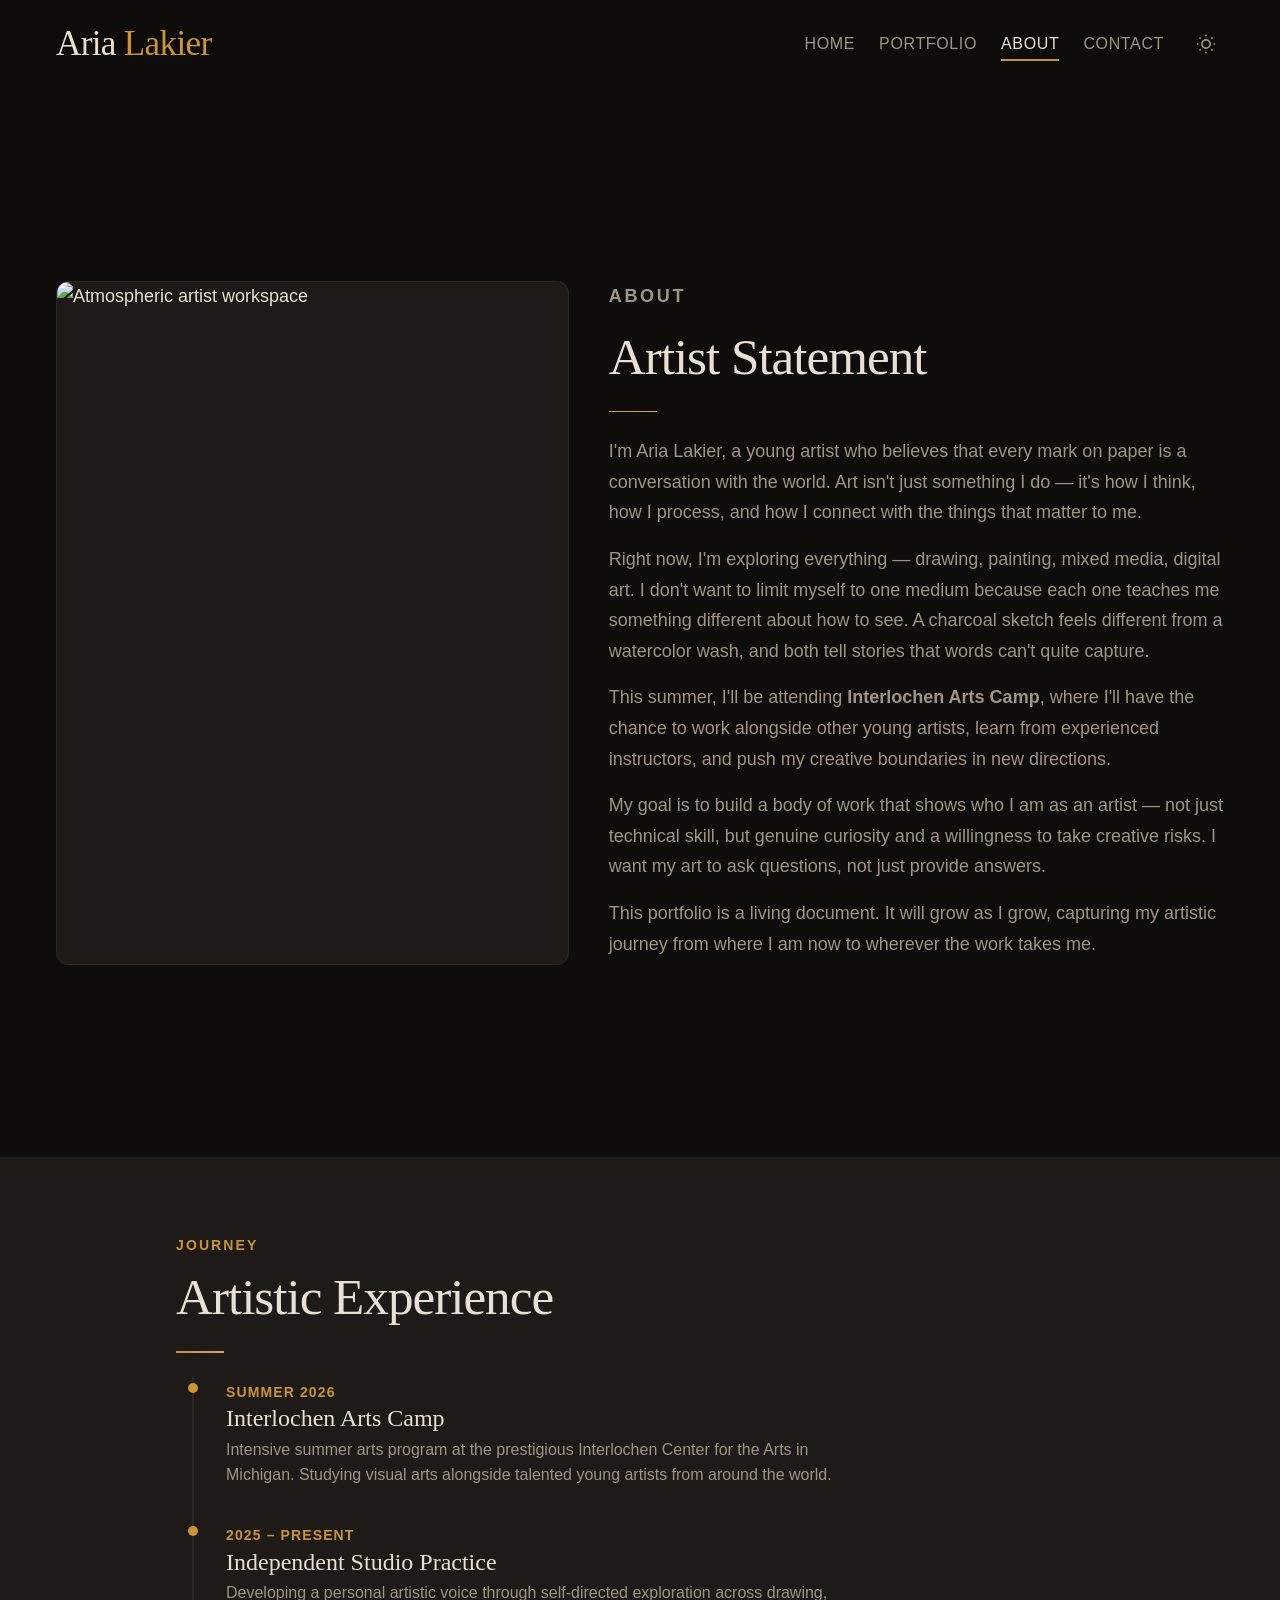
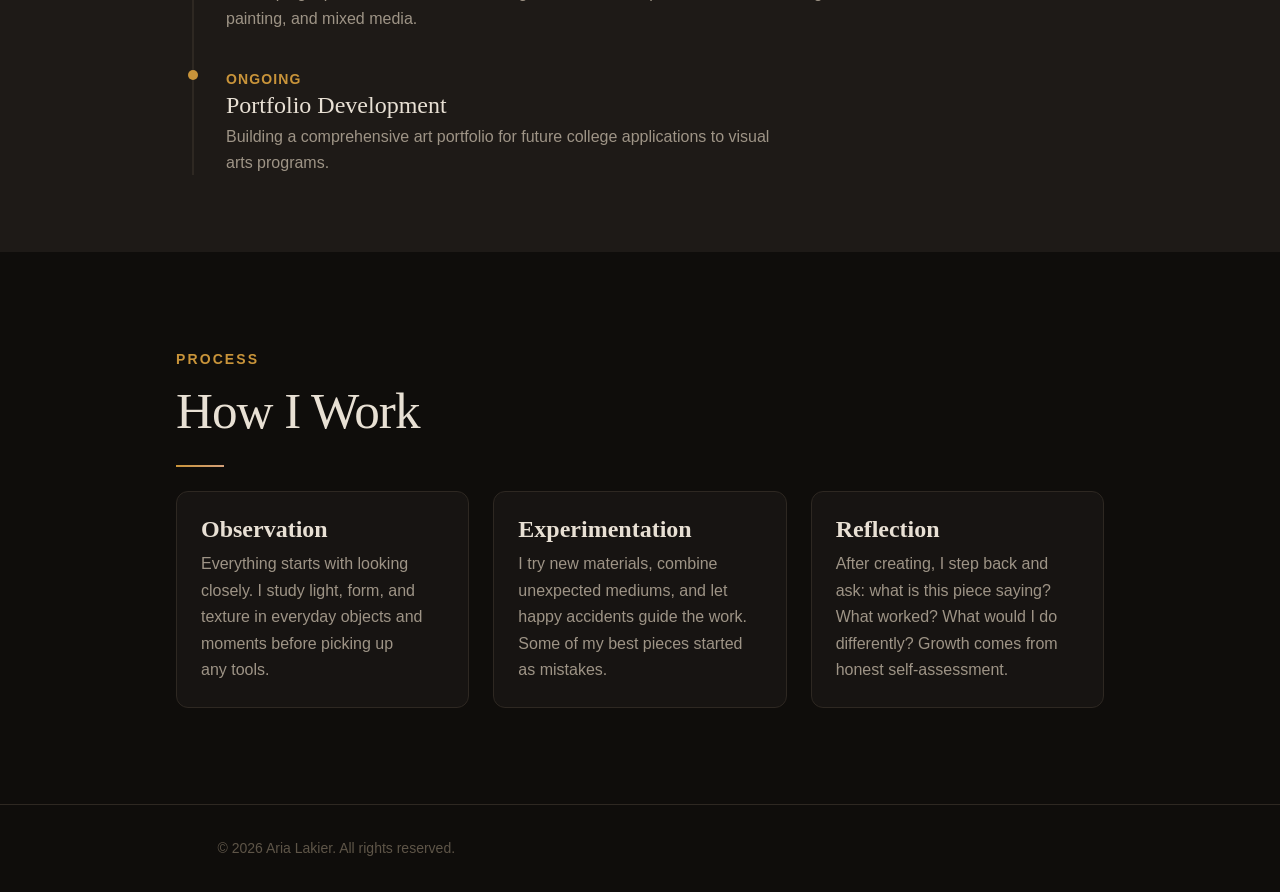
==== commit 89911913: "Remove all Perplexity attribution from head and footer across all pages" ====
--- a/about.html
+++ b/about.html
@@ -1,23 +1,6 @@
 <!DOCTYPE html>
 <html lang="en">
 <head>
-<!--
-   ______                            __
-  / ____/___  ____ ___  ____  __  __/ /____  _____
- / /   / __ \/ __ `__ \/ __ \/ / / / __/ _ \/ ___/
-/ /___/ /_/ / / / / / / /_/ / /_/ / /_/  __/ /
-\____/\____/_/ /_/ /_/ .___/\__,_/\__/\___/_/
-                    /_/
-        Created with Perplexity Computer
-        https://www.perplexity.ai/computer
--->
-
-<!-- Perplexity Computer Attribution — SEO Meta Tags -->
-<meta name="generator" content="Perplexity Computer">
-<meta name="author" content="Perplexity Computer">
-<meta property="og:see_also" content="https://www.perplexity.ai/computer">
-<link rel="author" href="https://www.perplexity.ai/computer">
-
 <meta charset="UTF-8">
 <meta name="viewport" content="width=device-width, initial-scale=1.0">
 <title>About — Aria Lakier</title>
@@ -144,9 +127,6 @@
   <footer class="footer">
     <div class="footer__inner">
       <p>&copy; 2026 Aria Lakier. All rights reserved.</p>
-      <p style="margin-top: var(--space-2);">
-        <a href="https://www.perplexity.ai/computer" target="_blank" rel="noopener noreferrer">Created with Perplexity Computer</a>
-      </p>
     </div>
   </footer>
 
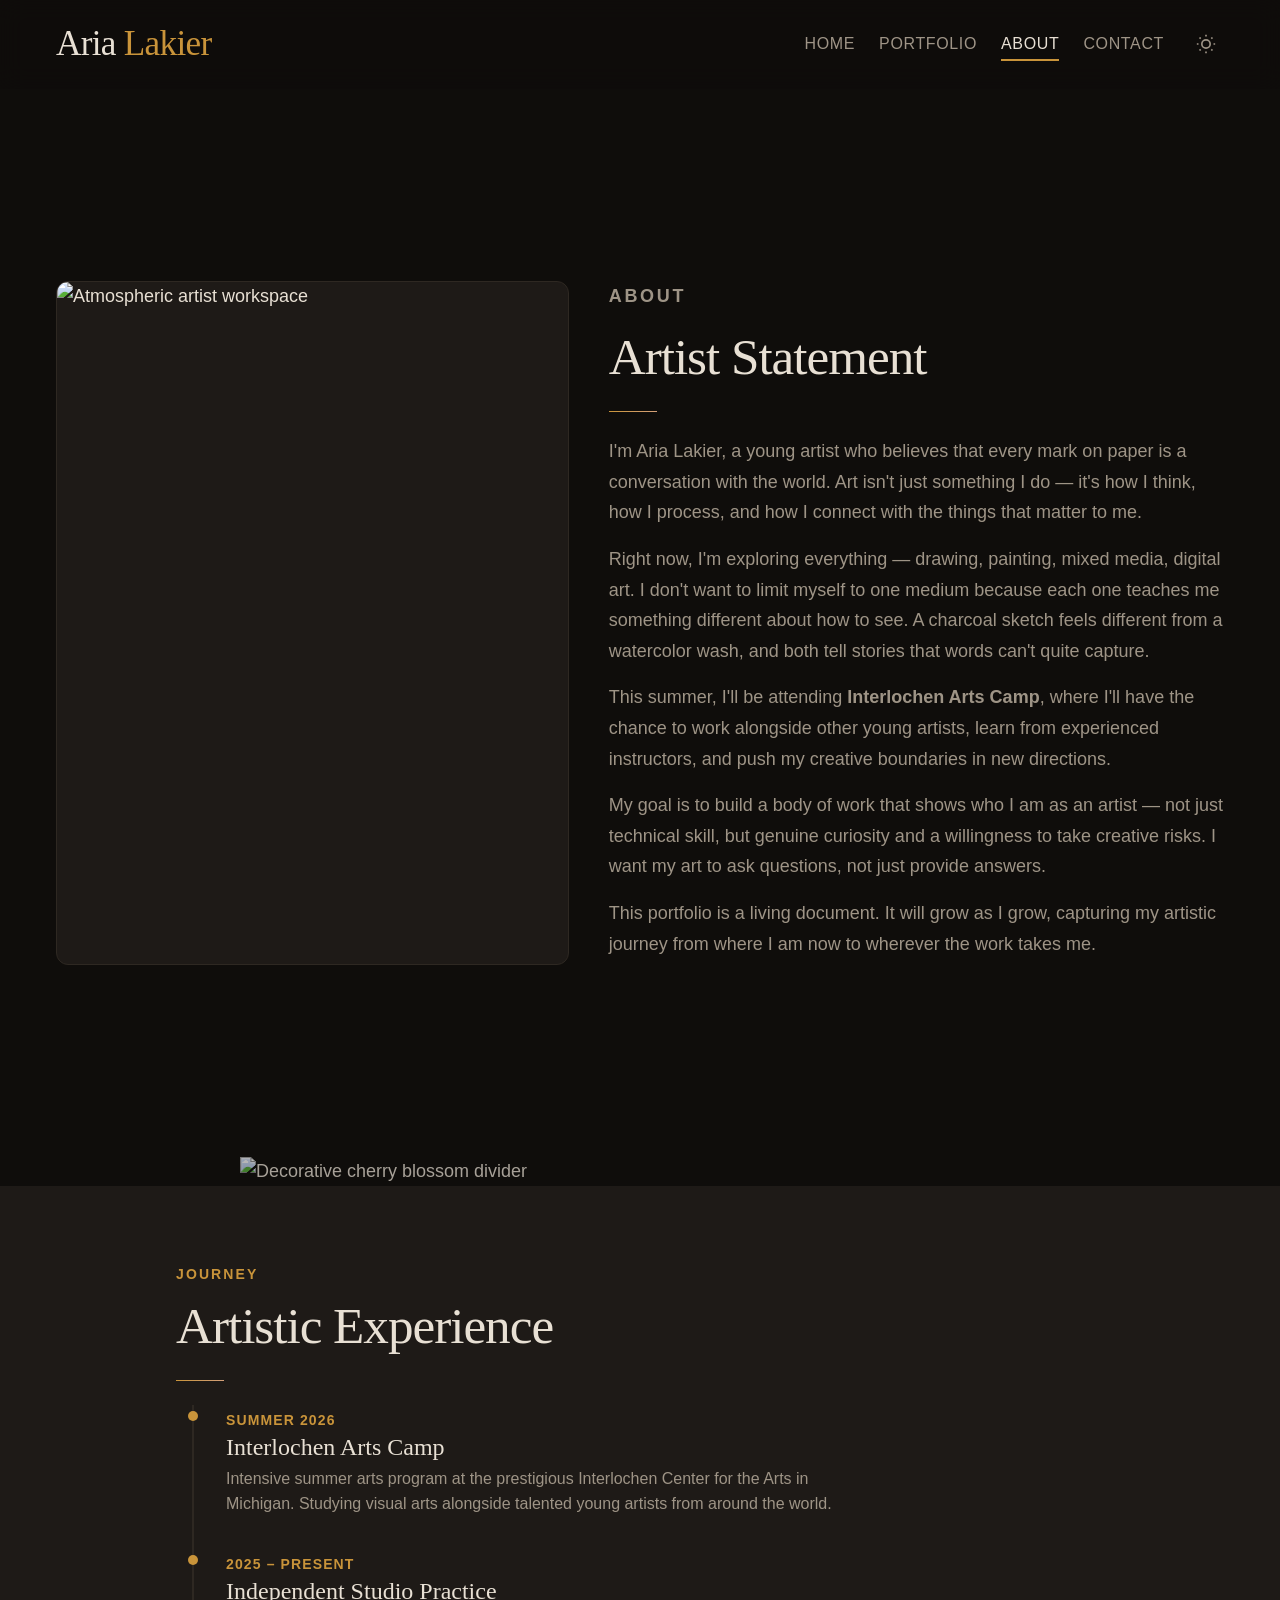
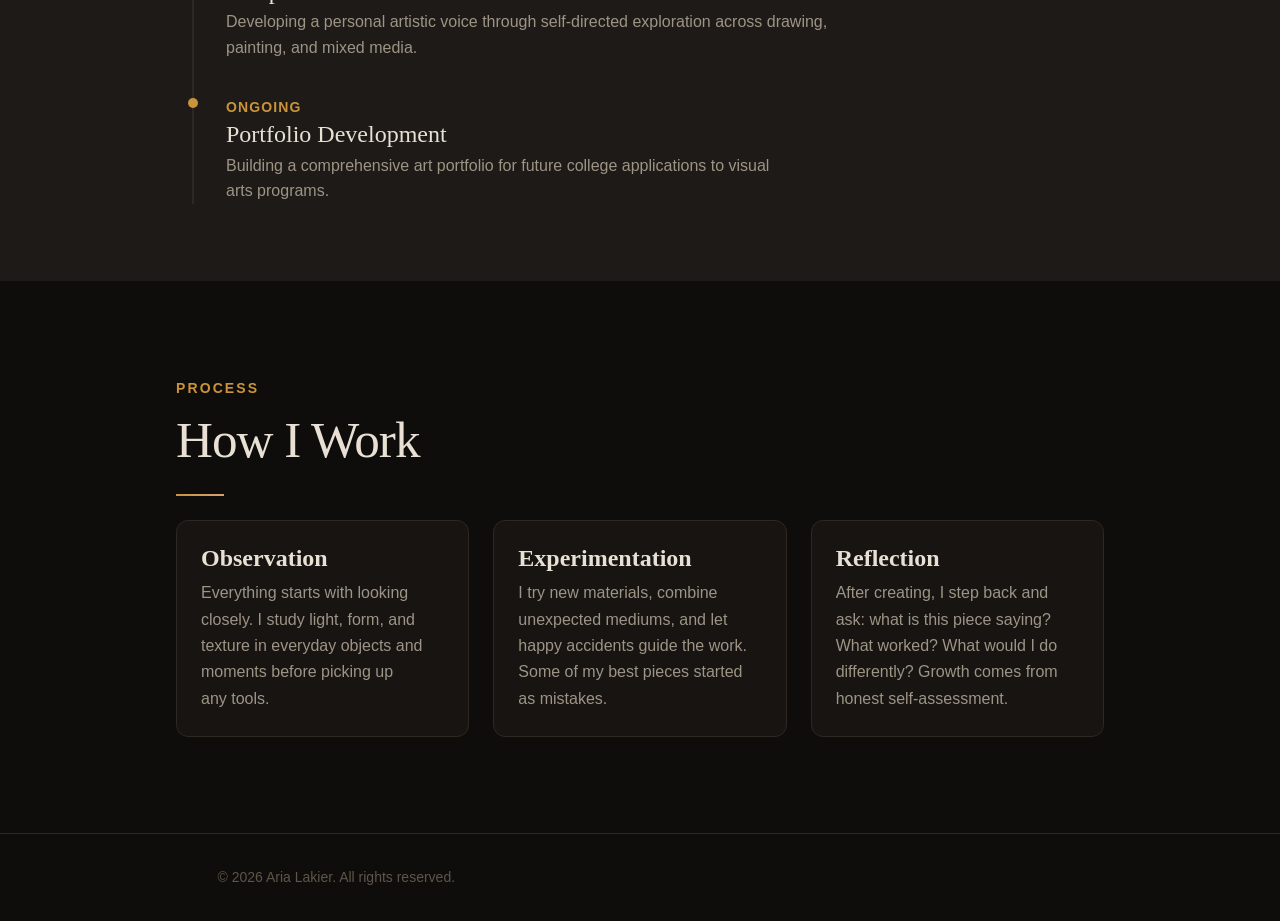
==== commit 0561809c: "SEO optimization: add sitemap.xml, robots.txt, canonical tags, Twitter cards, schema markup, optimiz" ====
--- a/about.html
+++ b/about.html
@@ -5,6 +5,17 @@
 <meta name="viewport" content="width=device-width, initial-scale=1.0">
 <title>About — Aria Lakier</title>
 <meta name="description" content="Learn about Aria Lakier — a young artist, Interlochen Arts Camp attendee, and creative explorer.">
+<meta property="og:title" content="About — Aria Lakier">
+<meta property="og:description" content="Learn about Aria Lakier — a young artist, Interlochen Arts Camp attendee, and creative explorer.">
+<meta property="og:type" content="website">
+<meta property="og:url" content="https://arialakier.com/about.html">
+<meta property="og:site_name" content="Aria Lakier — Art Portfolio">
+<meta property="og:image" content="https://arialakier.com/assets/about-atmosphere.png">
+<meta name="twitter:card" content="summary_large_image">
+<meta name="twitter:title" content="About — Aria Lakier">
+<meta name="twitter:description" content="Learn about Aria Lakier — a young artist, Interlochen Arts Camp attendee, and creative explorer.">
+<meta name="twitter:image" content="https://arialakier.com/assets/about-atmosphere.png">
+<link rel="canonical" href="https://arialakier.com/about.html">
 
 <!-- Fonts -->
 <link href="https://api.fontshare.com/v2/css?f[]=zodiak@400,400i,500&f[]=satoshi@400,500,700&display=swap" rel="stylesheet">
@@ -65,7 +76,7 @@
 
   <!-- Blossom Divider -->
   <div class="section-divider">
-    <img src="./assets/blossom-divider.png" alt="" loading="lazy">
+    <img src="./assets/blossom-divider.png" alt="Decorative cherry blossom divider" loading="lazy">
   </div>
 
   <!-- Experience Timeline -->
